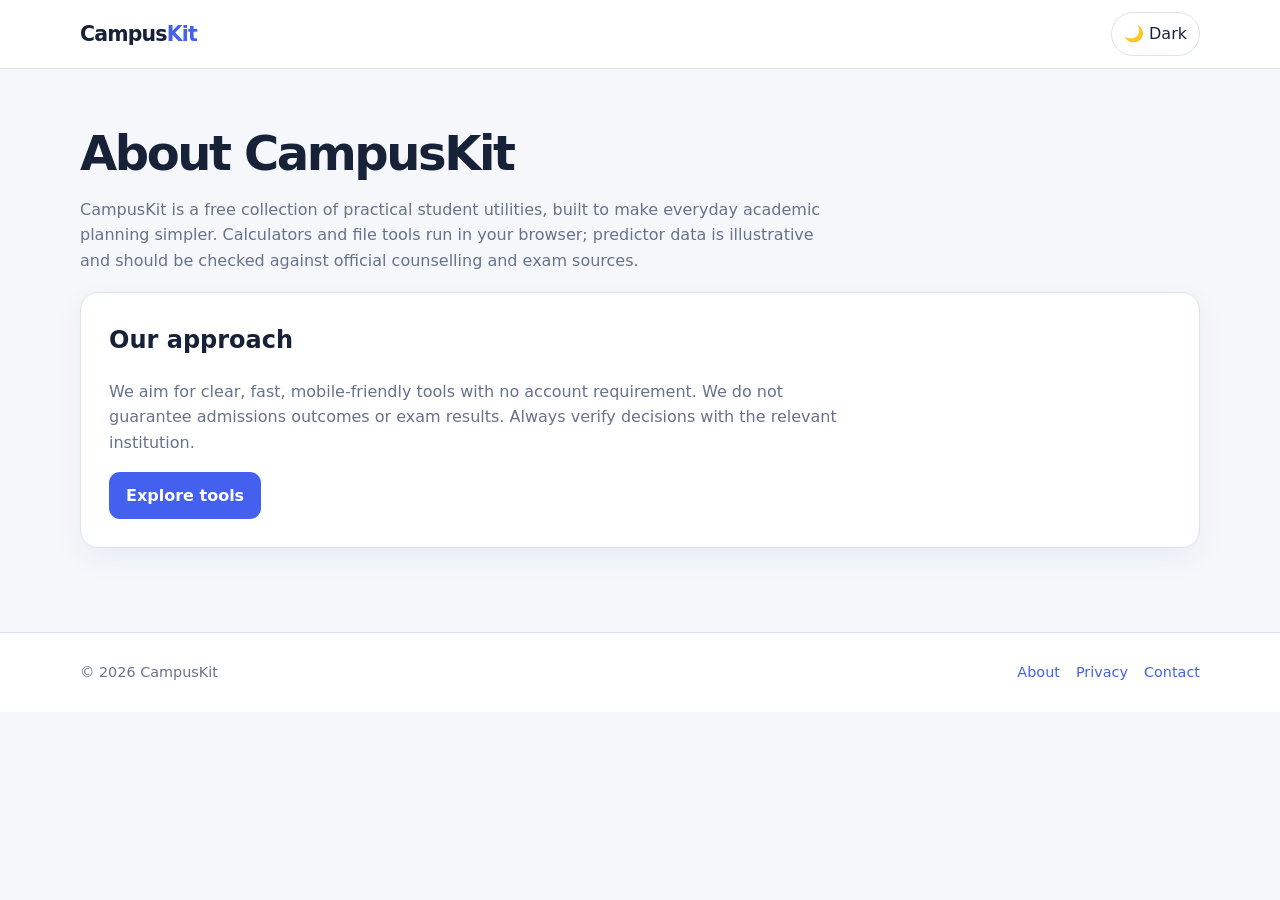
==== about.html @ 80b96882 "Initial CampusKit launch" ====
<!doctype html><html lang="en"><head><meta charset="utf-8"><meta name="viewport" content="width=device-width,initial-scale=1"><title>About CampusKit</title><link rel="stylesheet" href="css/style.css"><script defer src="js/main.js"></script></head><body><header class="site-header"><div class="container nav"><a class="brand" href="index.html">Campus<span>Kit</span></a><button class="theme-toggle" data-theme-toggle>🌙 Dark</button></div></header><main class="container page-hero"><h1>About CampusKit</h1><p>CampusKit is a free collection of practical student utilities, built to make everyday academic planning simpler. Calculators and file tools run in your browser; predictor data is illustrative and should be checked against official counselling and exam sources.</p><div class="panel"><h2>Our approach</h2><p>We aim for clear, fast, mobile-friendly tools with no account requirement. We do not guarantee admissions outcomes or exam results. Always verify decisions with the relevant institution.</p><a class="button" href="index.html">Explore tools</a></div></main><footer class="site-footer"><div class="container footer-inner"><span>© <span data-year></span> CampusKit</span><div class="footer-links"><a href="about.html">About</a><a href="privacy.html">Privacy</a><a href="contact.html">Contact</a></div></div></footer></body></html>
---- css/style.css ----
:root{color-scheme:light;--bg:#f5f7fb;--surface:#fff;--surface-2:#eef2f8;--text:#172238;--muted:#66738a;--line:#dce3ed;--brand:#4361ee;--brand-dark:#304bd0;--accent:#11a683;--shadow:0 10px 30px #1d35570d;--radius:18px}html[data-theme=dark]{color-scheme:dark;--bg:#0e1524;--surface:#172235;--surface-2:#202e43;--text:#edf3ff;--muted:#a9b6ca;--line:#304057;--brand:#8798ff;--brand-dark:#a8b4ff;--accent:#52d6b4;--shadow:0 10px 30px #0004}*{box-sizing:border-box}html{scroll-behavior:smooth}body{margin:0;background:var(--bg);color:var(--text);font:16px/1.6 Inter,ui-sans-serif,system-ui,-apple-system,"Segoe UI",sans-serif}a{color:var(--brand);text-decoration:none}a:hover{text-decoration:underline}button,input,select,textarea{font:inherit}button,.button{cursor:pointer}.container{width:min(1120px,calc(100% - 36px));margin:auto}.site-header{position:sticky;top:0;z-index:10;background:color-mix(in srgb,var(--surface) 92%,transparent);backdrop-filter:blur(14px);border-bottom:1px solid var(--line)}.nav{height:68px;display:flex;align-items:center;justify-content:space-between;gap:16px}.brand{font-size:1.28rem;font-weight:850;letter-spacing:-.04em;color:var(--text)}.brand span{color:var(--brand)}.nav-actions{display:flex;align-items:center;gap:14px}.nav-links{display:flex;gap:18px;font-size:.92rem}.theme-toggle,.menu-toggle{border:1px solid var(--line);border-radius:999px;background:var(--surface);color:var(--text);padding:8px 12px}.hero{padding:76px 0 46px;text-align:center;background:radial-gradient(ellipse at 50% -30%,#4361ee22,transparent 65%)}.eyebrow{color:var(--brand);font-weight:750;text-transform:uppercase;letter-spacing:.12em;font-size:.76rem}.hero h1{font-size:clamp(2.25rem,6vw,4.15rem);line-height:1.08;letter-spacing:-.055em;max-width:850px;margin:14px auto}.hero p{max-width:650px;color:var(--muted);margin:16px auto 26px}.search-wrap{max-width:650px;margin:auto;position:relative}.search-wrap input{width:100%;padding:17px 20px 17px 50px;border-radius:16px;border:1px solid var(--line);background:var(--surface);color:var(--text);box-shadow:var(--shadow)}.search-icon{position:absolute;left:18px;top:15px;color:var(--muted)}.section{padding:38px 0}.section-heading{display:flex;justify-content:space-between;align-items:end;gap:20px;margin-bottom:20px}.section-heading h2{margin:0;font-size:1.7rem;letter-spacing:-.03em}.section-heading p{margin:4px 0 0;color:var(--muted)}.filters{display:flex;gap:9px;overflow:auto;padding:4px 0 14px;margin-bottom:12px}.filter-btn{white-space:nowrap;border:1px solid var(--line);background:var(--surface);color:var(--muted);border-radius:999px;padding:9px 15px}.filter-btn.active{background:var(--brand);color:white;border-color:var(--brand)}.tool-grid{display:grid;grid-template-columns:repeat(auto-fit,minmax(min(100%,245px),1fr));gap:16px}.tool-card,.panel,.info-card{background:var(--surface);border:1px solid var(--line);border-radius:var(--radius);box-shadow:var(--shadow)}.tool-card{display:block;color:var(--text);padding:21px;transition:transform .18s,border-color .18s,box-shadow .18s}.tool-card:hover{transform:translateY(-4px);border-color:var(--brand);box-shadow:0 16px 36px #304bd01a;text-decoration:none}.tool-icon{width:44px;height:44px;border-radius:13px;display:grid;place-items:center;background:var(--surface-2);font-size:1.35rem}.tool-card h3{margin:15px 0 5px;font-size:1.08rem}.tool-card p{margin:0;color:var(--muted);font-size:.93rem}.category-label{display:inline-block;margin-top:15px;color:var(--brand);font-weight:700;font-size:.78rem}.ad-slot{min-height:110px;margin:24px auto;border:1px dashed var(--line);border-radius:14px;display:grid;place-items:center;color:var(--muted);font-size:.8rem;background:color-mix(in srgb,var(--surface) 55%,transparent)}.page-hero{padding:44px 0 16px}.breadcrumbs{color:var(--muted);font-size:.88rem}.page-hero h1{font-size:clamp(2rem,5vw,3rem);letter-spacing:-.05em;line-height:1.12;margin:14px 0 8px}.page-hero p{color:var(--muted);max-width:760px}.panel{padding:clamp(18px,3vw,28px);margin:18px 0}.panel h2,.panel h3{margin-top:0}.form-grid{display:grid;grid-template-columns:repeat(auto-fit,minmax(min(100%,210px),1fr));gap:16px}.field{display:flex;flex-direction:column;gap:6px}.field label{font-weight:650;font-size:.9rem}.field input,.field select,.field textarea{width:100%;border:1px solid var(--line);border-radius:11px;padding:11px 12px;background:var(--bg);color:var(--text);min-height:46px}.field textarea{min-height:100px;resize:vertical}.field input:focus,.field select:focus,.field textarea:focus,button:focus-visible,a:focus-visible{outline:3px solid color-mix(in srgb,var(--brand) 40%,transparent);outline-offset:2px}.button{display:inline-flex;align-items:center;justify-content:center;gap:8px;background:var(--brand);color:white;border:0;border-radius:11px;padding:11px 17px;font-weight:750;text-decoration:none}.button:hover{background:var(--brand-dark);text-decoration:none;color:white}.button.secondary{background:var(--surface-2);color:var(--text);border:1px solid var(--line)}.button-row{display:flex;gap:10px;flex-wrap:wrap;margin-top:16px}.result{margin-top:18px;padding:16px;border-radius:13px;background:color-mix(in srgb,var(--accent) 11%,var(--surface));border:1px solid color-mix(in srgb,var(--accent) 35%,var(--line));display:none}.result.show{display:block}.result strong{font-size:1.15rem}.result-list{display:grid;gap:10px;margin-top:14px}.result-item{padding:14px;border:1px solid var(--line);border-radius:12px;background:var(--surface)}.tabs{display:flex;gap:8px;flex-wrap:wrap;border-bottom:1px solid var(--line);margin-bottom:18px}.tab-btn{background:none;border:0;color:var(--muted);padding:11px 13px;border-bottom:2px solid transparent;font-weight:700}.tab-btn.active{color:var(--brand);border-color:var(--brand)}[hidden]{display:none!important}.notice{padding:14px 16px;background:var(--surface-2);border-radius:12px;color:var(--muted);font-size:.9rem}.faq{margin-top:38px}.faq details{border-bottom:1px solid var(--line);padding:14px 0}.faq summary{cursor:pointer;font-weight:700}.faq details p{color:var(--muted)}.site-footer{margin-top:50px;border-top:1px solid var(--line);background:var(--surface);padding:28px 0}.footer-inner{display:flex;justify-content:space-between;gap:20px;flex-wrap:wrap;color:var(--muted);font-size:.9rem}.footer-links{display:flex;gap:16px}.empty-state{color:var(--muted);padding:28px;text-align:center;grid-column:1/-1}.resume-preview{background:#fff;color:#182032;padding:30px;max-width:800px;margin:20px auto;border:1px solid #d8dee8;border-radius:8px;min-height:300px}.resume-preview h2{margin:0}.resume-preview h3{margin:18px 0 5px;border-bottom:1px solid #d8dee8}.resume-preview p{margin:4px 0}.expense-list{display:grid;gap:8px}.expense-row{display:flex;justify-content:space-between;gap:10px;padding:10px;border:1px solid var(--line);border-radius:10px}.small{font-size:.86rem;color:var(--muted)}@media(max-width:700px){.nav-links{display:none}.hero{padding-top:52px}.section-heading{display:block}.section-heading p{margin-top:6px}.container{width:min(100% - 28px,1120px)}.ad-slot{min-height:90px}.resume-preview{padding:20px}}
@media print{body *{visibility:hidden!important}#resume-preview,#resume-preview *{visibility:visible!important}#resume-preview{position:absolute;left:0;top:0;width:100%;max-width:none;min-height:0;margin:0;padding:0;border:0;border-radius:0;box-shadow:none}}
.stats-grid{display:grid;grid-template-columns:repeat(auto-fit,minmax(160px,1fr));gap:12px;margin:18px 0}.stat-card{background:var(--surface);border:1px solid var(--line);border-radius:14px;padding:15px;box-shadow:var(--shadow)}.stat-card span{display:block;color:var(--muted);font-size:.78rem;font-weight:700;text-transform:uppercase;letter-spacing:.05em}.stat-card strong{display:block;font-size:1.35rem;margin-top:4px;overflow-wrap:anywhere}.predictor-form{margin-top:18px}.choice-fieldset{border:1px solid var(--line);border-radius:12px;padding:14px;margin:18px 0 10px}.choice-fieldset legend{font-weight:750;padding:0 7px}.choice-chips{display:flex;gap:8px;flex-wrap:wrap}.choice-chips label,.inline-check{display:inline-flex;align-items:center;gap:7px;background:var(--surface-2);border:1px solid var(--line);border-radius:999px;padding:7px 11px;font-size:.88rem}.inline-check{margin:8px 0}.table-controls{display:flex;align-items:end;gap:12px;flex-wrap:wrap;margin:14px 0}.search-field,.sort-field{display:flex;flex-direction:column;gap:5px;color:var(--muted);font-size:.82rem;font-weight:700}.search-field{flex:1;min-width:min(100%,230px)}.search-field input,.sort-field select{min-height:42px;border:1px solid var(--line);background:var(--bg);color:var(--text);border-radius:9px;padding:8px 10px}.chance-filters{display:flex;gap:5px;flex-wrap:wrap}.chance-filters .filter-btn{padding:7px 10px;font-size:.84rem}.table-wrap{width:100%;overflow:auto;border:1px solid var(--line);border-radius:12px}.data-table{border-collapse:collapse;width:100%;min-width:900px;background:var(--surface);font-size:.9rem}.data-table th,.data-table td{text-align:left;padding:12px 11px;border-bottom:1px solid var(--line);vertical-align:top}.data-table th{background:var(--surface-2);position:sticky;top:0;z-index:1;color:var(--muted);font-size:.76rem;text-transform:uppercase;letter-spacing:.04em}.data-table tr:last-child td{border-bottom:0}.data-table td strong{display:block}.chance-badge{display:inline-block;border-radius:999px;padding:4px 9px;font-weight:800;font-size:.76rem;white-space:nowrap}.chance-safe{background:#11a68322;color:#087558}.chance-moderate{background:#e7a90024;color:#956400}.chance-ambitious{background:#ed745222;color:#b4452a}.chance-reference{background:var(--surface-2);color:var(--muted)}html[data-theme=dark] .chance-safe{color:#72e0bd}html[data-theme=dark] .chance-moderate{color:#ffd56e}html[data-theme=dark] .chance-ambitious{color:#ffa28b}.trend{font-size:.82rem;font-weight:750;white-space:nowrap}.trend-better{color:var(--accent)}.trend-worse{color:#dc7656}.trend-na{color:var(--muted)}.save-choice{background:transparent;border:1px solid var(--line);border-radius:9px;color:var(--text);padding:5px 8px}.save-choice.saved{color:#e3a900;border-color:#e3a900}.choice-drawer summary{cursor:pointer;font-weight:800;font-size:1.1rem}.choice-drawer summary span{float:right;color:var(--muted);font-size:.85rem;font-weight:600}.choice-item{display:grid;grid-template-columns:38px 1fr auto;align-items:center;gap:10px;padding:11px 2px;border-bottom:1px solid var(--line)}.choice-item:last-child{border-bottom:0}.choice-actions{display:flex;gap:5px}.choice-actions button{border:1px solid var(--line);border-radius:8px;background:var(--surface-2);color:var(--text);padding:5px 8px}.choice-index{color:var(--muted);font-weight:800}.data-source-note{margin:10px 0;color:var(--muted);font-size:.85rem}.campuskit-print-choices .site-header,.campuskit-print-choices main>*:not(#jee-choice-drawer):not(#neet-choice-drawer):not(#kcet-choice-drawer),.campuskit-print-choices .site-footer{display:none!important}.campuskit-print-choices .choice-drawer{display:block!important;position:absolute;inset:0;border:0;box-shadow:none}.campuskit-print-choices .choice-drawer summary,.campuskit-print-choices .choice-drawer .button-row{display:none}.campuskit-print-choices .choice-item{break-inside:avoid}@media(max-width:700px){.table-controls{align-items:stretch}.chance-filters{overflow:auto;flex-wrap:nowrap}.chance-filters .filter-btn{white-space:nowrap}.sort-field{width:100%}.stats-grid{grid-template-columns:repeat(2,minmax(0,1fr))}.choice-drawer summary span{float:none;display:block;margin-top:5px}.choice-item{grid-template-columns:28px 1fr auto;font-size:.9rem}}@media print{.campuskit-print-choices body{background:#fff;color:#111}.campuskit-print-choices .choice-drawer{color:#111}.campuskit-print-choices .choice-item{border-color:#bbb}}
@media print{body:not(.resume-page):not(.campuskit-print-choices) *{visibility:visible!important}.campuskit-print-choices *{visibility:visible!important}}
.predictor-2027-badge{display:inline-flex;align-items:center;justify-content:center;text-align:center;margin:14px auto 8px;padding:9px 15px;border:1px solid color-mix(in srgb,var(--brand) 35%,var(--line));border-radius:999px;background:color-mix(in srgb,var(--brand) 9%,var(--surface));color:var(--brand);font-weight:800;font-size:.88rem}.predictor-trust{display:flex;justify-content:center;gap:8px;flex-wrap:wrap;margin:8px auto 0}.predictor-trust span{padding:5px 10px;border:1px solid var(--line);border-radius:999px;color:var(--muted);font-size:.78rem;font-weight:650}.predictor-results{scroll-margin-top:84px}.college-cards{display:grid;gap:12px}.college-card{overflow:hidden;border:1px solid var(--line);border-radius:15px;background:var(--surface);box-shadow:var(--shadow)}.college-card-summary{display:flex;align-items:center;justify-content:space-between;gap:18px;padding:17px 19px;cursor:pointer;list-style:none;background:var(--surface-2)}.college-card-summary::-webkit-details-marker{display:none}.college-card-summary:after{content:"⌄";color:var(--brand);font-size:1.2rem;font-weight:800}.college-card[open]>.college-card-summary:after{content:"⌃"}.college-card-title{min-width:0;display:grid;gap:3px}.college-card-title strong{font-size:1.02rem}.college-card-title small{color:var(--muted)}.college-card-meta{display:flex;justify-content:flex-end;gap:8px;flex-wrap:wrap;color:var(--muted);font-size:.8rem;text-align:right}.college-card-meta span{padding:3px 8px;border:1px solid var(--line);border-radius:999px}.course-list{padding:0 16px}.course-row{display:grid;grid-template-columns:minmax(210px,1.5fr) minmax(100px,.45fr) minmax(190px,1fr) minmax(140px,.8fr) auto;align-items:center;gap:14px;padding:15px 3px;border-top:1px solid var(--line)}.course-main,.course-rank{display:grid;gap:4px}.course-main strong{line-height:1.35}.course-rank strong{font-size:1.05rem}.course-rank .small{font-size:.74rem}.course-probability{display:grid;gap:6px}.course-chance>div{display:flex;align-items:center;gap:7px;flex-wrap:wrap;font-size:.83rem}.course-chance>div>strong{font-size:1.02rem}.probability-track{display:block;height:8px;overflow:hidden;border-radius:999px;background:var(--surface-2)}.probability-fill{display:block;height:100%;border-radius:inherit}.probability-fill.chance-safe{background:#11a683}.probability-fill.chance-moderate{background:#e7a900}.probability-fill.chance-ambitious{background:#ed7452}.course-insights{display:grid;gap:3px;color:var(--muted);font-size:.78rem}.course-insights .trend{white-space:normal}.course-save{justify-self:end}.course-save .save-choice{white-space:nowrap;font-size:.78rem;font-weight:750}.save-choice{font-size:.84rem}@media(max-width:900px){.course-row{grid-template-columns:minmax(0,1.5fr) minmax(100px,.5fr) minmax(180px,1fr);align-items:start}.course-insights{grid-column:1/3;grid-row:2;display:flex;gap:10px;flex-wrap:wrap}.course-save{grid-column:3;grid-row:2;align-self:start}.college-card-summary{align-items:flex-start}}@media(max-width:600px){.predictor-2027-badge{border-radius:13px;font-size:.8rem}.college-card-summary{display:grid;gap:9px;padding:14px}.college-card-summary:after{position:absolute;right:26px}.college-card{position:relative}.college-card-meta{justify-content:flex-start;text-align:left}.course-list{padding:0 12px}.course-row{grid-template-columns:minmax(0,1fr) auto;gap:10px;padding:13px 0}.course-main{grid-column:1/3}.course-rank{grid-column:1;grid-row:2}.course-probability{grid-column:1/3;grid-row:3}.course-insights{grid-column:1/2;grid-row:4;display:grid}.course-save{grid-column:2;grid-row:4;align-self:center}.course-chance>div{gap:5px}}

.button:disabled{opacity:.55;cursor:not-allowed}.college-card-summary:after{top:14px}
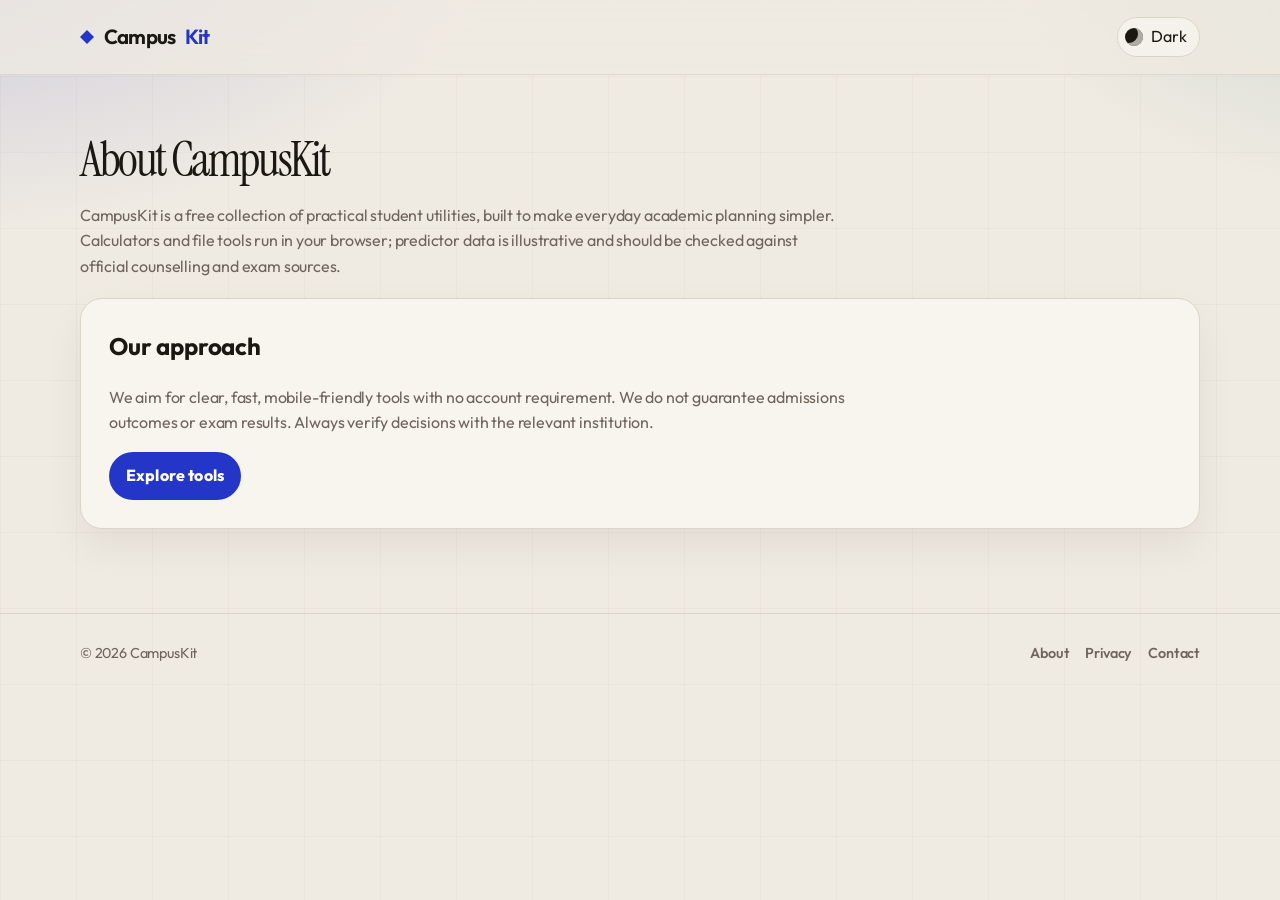
==== commit c081daee: "Updated UI" ====
--- a/about.html
+++ b/about.html
@@ -1 +1,8 @@
-<!doctype html><html lang="en"><head><meta charset="utf-8"><meta name="viewport" content="width=device-width,initial-scale=1"><title>About CampusKit</title><link rel="stylesheet" href="css/style.css"><script defer src="js/main.js"></script></head><body><header class="site-header"><div class="container nav"><a class="brand" href="index.html">Campus<span>Kit</span></a><button class="theme-toggle" data-theme-toggle>🌙 Dark</button></div></header><main class="container page-hero"><h1>About CampusKit</h1><p>CampusKit is a free collection of practical student utilities, built to make everyday academic planning simpler. Calculators and file tools run in your browser; predictor data is illustrative and should be checked against official counselling and exam sources.</p><div class="panel"><h2>Our approach</h2><p>We aim for clear, fast, mobile-friendly tools with no account requirement. We do not guarantee admissions outcomes or exam results. Always verify decisions with the relevant institution.</p><a class="button" href="index.html">Explore tools</a></div></main><footer class="site-footer"><div class="container footer-inner"><span>© <span data-year></span> CampusKit</span><div class="footer-links"><a href="about.html">About</a><a href="privacy.html">Privacy</a><a href="contact.html">Contact</a></div></div></footer></body></html>
+<!doctype html><html lang="en"><head><meta charset="utf-8"><meta name="viewport" content="width=device-width,initial-scale=1"><title>About CampusKit</title><link rel="stylesheet" href="css/style.css"><link rel="stylesheet" href="css/atmosphere.css"><script defer src="js/main.js"></script>
+<script async src="https://www.googletagmanager.com/gtm.js?id=GTM-5PMVJVWL"></script>
+<script>
+  window.dataLayer = window.dataLayer || [];
+  function gtag(){dataLayer.push(arguments);}
+  gtag('js', new Date());
+</script>
+</head><body><header class="site-header"><div class="container nav"><a class="brand" href="index.html">Campus<span>Kit</span></a><button class="theme-toggle" data-theme-toggle>🌙 Dark</button></div></header><main class="container page-hero"><h1>About CampusKit</h1><p>CampusKit is a free collection of practical student utilities, built to make everyday academic planning simpler. Calculators and file tools run in your browser; predictor data is illustrative and should be checked against official counselling and exam sources.</p><div class="panel"><h2>Our approach</h2><p>We aim for clear, fast, mobile-friendly tools with no account requirement. We do not guarantee admissions outcomes or exam results. Always verify decisions with the relevant institution.</p><a class="button" href="index.html">Explore tools</a></div></main><footer class="site-footer"><div class="container footer-inner"><span>© <span data-year></span> CampusKit</span><div class="footer-links"><a href="about.html">About</a><a href="privacy.html">Privacy</a><a href="contact.html">Contact</a></div></div></footer></body></html>
--- a/css/style.css
+++ b/css/style.css
@@ -1,7 +1,15 @@
 :root{color-scheme:light;--bg:#f5f7fb;--surface:#fff;--surface-2:#eef2f8;--text:#172238;--muted:#66738a;--line:#dce3ed;--brand:#4361ee;--brand-dark:#304bd0;--accent:#11a683;--shadow:0 10px 30px #1d35570d;--radius:18px}html[data-theme=dark]{color-scheme:dark;--bg:#0e1524;--surface:#172235;--surface-2:#202e43;--text:#edf3ff;--muted:#a9b6ca;--line:#304057;--brand:#8798ff;--brand-dark:#a8b4ff;--accent:#52d6b4;--shadow:0 10px 30px #0004}*{box-sizing:border-box}html{scroll-behavior:smooth}body{margin:0;background:var(--bg);color:var(--text);font:16px/1.6 Inter,ui-sans-serif,system-ui,-apple-system,"Segoe UI",sans-serif}a{color:var(--brand);text-decoration:none}a:hover{text-decoration:underline}button,input,select,textarea{font:inherit}button,.button{cursor:pointer}.container{width:min(1120px,calc(100% - 36px));margin:auto}.site-header{position:sticky;top:0;z-index:10;background:color-mix(in srgb,var(--surface) 92%,transparent);backdrop-filter:blur(14px);border-bottom:1px solid var(--line)}.nav{height:68px;display:flex;align-items:center;justify-content:space-between;gap:16px}.brand{font-size:1.28rem;font-weight:850;letter-spacing:-.04em;color:var(--text)}.brand span{color:var(--brand)}.nav-actions{display:flex;align-items:center;gap:14px}.nav-links{display:flex;gap:18px;font-size:.92rem}.theme-toggle,.menu-toggle{border:1px solid var(--line);border-radius:999px;background:var(--surface);color:var(--text);padding:8px 12px}.hero{padding:76px 0 46px;text-align:center;background:radial-gradient(ellipse at 50% -30%,#4361ee22,transparent 65%)}.eyebrow{color:var(--brand);font-weight:750;text-transform:uppercase;letter-spacing:.12em;font-size:.76rem}.hero h1{font-size:clamp(2.25rem,6vw,4.15rem);line-height:1.08;letter-spacing:-.055em;max-width:850px;margin:14px auto}.hero p{max-width:650px;color:var(--muted);margin:16px auto 26px}.search-wrap{max-width:650px;margin:auto;position:relative}.search-wrap input{width:100%;padding:17px 20px 17px 50px;border-radius:16px;border:1px solid var(--line);background:var(--surface);color:var(--text);box-shadow:var(--shadow)}.search-icon{position:absolute;left:18px;top:15px;color:var(--muted)}.section{padding:38px 0}.section-heading{display:flex;justify-content:space-between;align-items:end;gap:20px;margin-bottom:20px}.section-heading h2{margin:0;font-size:1.7rem;letter-spacing:-.03em}.section-heading p{margin:4px 0 0;color:var(--muted)}.filters{display:flex;gap:9px;overflow:auto;padding:4px 0 14px;margin-bottom:12px}.filter-btn{white-space:nowrap;border:1px solid var(--line);background:var(--surface);color:var(--muted);border-radius:999px;padding:9px 15px}.filter-btn.active{background:var(--brand);color:white;border-color:var(--brand)}.tool-grid{display:grid;grid-template-columns:repeat(auto-fit,minmax(min(100%,245px),1fr));gap:16px}.tool-card,.panel,.info-card{background:var(--surface);border:1px solid var(--line);border-radius:var(--radius);box-shadow:var(--shadow)}.tool-card{display:block;color:var(--text);padding:21px;transition:transform .18s,border-color .18s,box-shadow .18s}.tool-card:hover{transform:translateY(-4px);border-color:var(--brand);box-shadow:0 16px 36px #304bd01a;text-decoration:none}.tool-icon{width:44px;height:44px;border-radius:13px;display:grid;place-items:center;background:var(--surface-2);font-size:1.35rem}.tool-card h3{margin:15px 0 5px;font-size:1.08rem}.tool-card p{margin:0;color:var(--muted);font-size:.93rem}.category-label{display:inline-block;margin-top:15px;color:var(--brand);font-weight:700;font-size:.78rem}.ad-slot{min-height:110px;margin:24px auto;border:1px dashed var(--line);border-radius:14px;display:grid;place-items:center;color:var(--muted);font-size:.8rem;background:color-mix(in srgb,var(--surface) 55%,transparent)}.page-hero{padding:44px 0 16px}.breadcrumbs{color:var(--muted);font-size:.88rem}.page-hero h1{font-size:clamp(2rem,5vw,3rem);letter-spacing:-.05em;line-height:1.12;margin:14px 0 8px}.page-hero p{color:var(--muted);max-width:760px}.panel{padding:clamp(18px,3vw,28px);margin:18px 0}.panel h2,.panel h3{margin-top:0}.form-grid{display:grid;grid-template-columns:repeat(auto-fit,minmax(min(100%,210px),1fr));gap:16px}.field{display:flex;flex-direction:column;gap:6px}.field label{font-weight:650;font-size:.9rem}.field input,.field select,.field textarea{width:100%;border:1px solid var(--line);border-radius:11px;padding:11px 12px;background:var(--bg);color:var(--text);min-height:46px}.field textarea{min-height:100px;resize:vertical}.field input:focus,.field select:focus,.field textarea:focus,button:focus-visible,a:focus-visible{outline:3px solid color-mix(in srgb,var(--brand) 40%,transparent);outline-offset:2px}.button{display:inline-flex;align-items:center;justify-content:center;gap:8px;background:var(--brand);color:white;border:0;border-radius:11px;padding:11px 17px;font-weight:750;text-decoration:none}.button:hover{background:var(--brand-dark);text-decoration:none;color:white}.button.secondary{background:var(--surface-2);color:var(--text);border:1px solid var(--line)}.button-row{display:flex;gap:10px;flex-wrap:wrap;margin-top:16px}.result{margin-top:18px;padding:16px;border-radius:13px;background:color-mix(in srgb,var(--accent) 11%,var(--surface));border:1px solid color-mix(in srgb,var(--accent) 35%,var(--line));display:none}.result.show{display:block}.result strong{font-size:1.15rem}.result-list{display:grid;gap:10px;margin-top:14px}.result-item{padding:14px;border:1px solid var(--line);border-radius:12px;background:var(--surface)}.tabs{display:flex;gap:8px;flex-wrap:wrap;border-bottom:1px solid var(--line);margin-bottom:18px}.tab-btn{background:none;border:0;color:var(--muted);padding:11px 13px;border-bottom:2px solid transparent;font-weight:700}.tab-btn.active{color:var(--brand);border-color:var(--brand)}[hidden]{display:none!important}.notice{padding:14px 16px;background:var(--surface-2);border-radius:12px;color:var(--muted);font-size:.9rem}.faq{margin-top:38px}.faq details{border-bottom:1px solid var(--line);padding:14px 0}.faq summary{cursor:pointer;font-weight:700}.faq details p{color:var(--muted)}.site-footer{margin-top:50px;border-top:1px solid var(--line);background:var(--surface);padding:28px 0}.footer-inner{display:flex;justify-content:space-between;gap:20px;flex-wrap:wrap;color:var(--muted);font-size:.9rem}.footer-links{display:flex;gap:16px}.empty-state{color:var(--muted);padding:28px;text-align:center;grid-column:1/-1}.resume-preview{background:#fff;color:#182032;padding:30px;max-width:800px;margin:20px auto;border:1px solid #d8dee8;border-radius:8px;min-height:300px}.resume-preview h2{margin:0}.resume-preview h3{margin:18px 0 5px;border-bottom:1px solid #d8dee8}.resume-preview p{margin:4px 0}.expense-list{display:grid;gap:8px}.expense-row{display:flex;justify-content:space-between;gap:10px;padding:10px;border:1px solid var(--line);border-radius:10px}.small{font-size:.86rem;color:var(--muted)}@media(max-width:700px){.nav-links{display:none}.hero{padding-top:52px}.section-heading{display:block}.section-heading p{margin-top:6px}.container{width:min(100% - 28px,1120px)}.ad-slot{min-height:90px}.resume-preview{padding:20px}}
 @media print{body *{visibility:hidden!important}#resume-preview,#resume-preview *{visibility:visible!important}#resume-preview{position:absolute;left:0;top:0;width:100%;max-width:none;min-height:0;margin:0;padding:0;border:0;border-radius:0;box-shadow:none}}
-.stats-grid{display:grid;grid-template-columns:repeat(auto-fit,minmax(160px,1fr));gap:12px;margin:18px 0}.stat-card{background:var(--surface);border:1px solid var(--line);border-radius:14px;padding:15px;box-shadow:var(--shadow)}.stat-card span{display:block;color:var(--muted);font-size:.78rem;font-weight:700;text-transform:uppercase;letter-spacing:.05em}.stat-card strong{display:block;font-size:1.35rem;margin-top:4px;overflow-wrap:anywhere}.predictor-form{margin-top:18px}.choice-fieldset{border:1px solid var(--line);border-radius:12px;padding:14px;margin:18px 0 10px}.choice-fieldset legend{font-weight:750;padding:0 7px}.choice-chips{display:flex;gap:8px;flex-wrap:wrap}.choice-chips label,.inline-check{display:inline-flex;align-items:center;gap:7px;background:var(--surface-2);border:1px solid var(--line);border-radius:999px;padding:7px 11px;font-size:.88rem}.inline-check{margin:8px 0}.table-controls{display:flex;align-items:end;gap:12px;flex-wrap:wrap;margin:14px 0}.search-field,.sort-field{display:flex;flex-direction:column;gap:5px;color:var(--muted);font-size:.82rem;font-weight:700}.search-field{flex:1;min-width:min(100%,230px)}.search-field input,.sort-field select{min-height:42px;border:1px solid var(--line);background:var(--bg);color:var(--text);border-radius:9px;padding:8px 10px}.chance-filters{display:flex;gap:5px;flex-wrap:wrap}.chance-filters .filter-btn{padding:7px 10px;font-size:.84rem}.table-wrap{width:100%;overflow:auto;border:1px solid var(--line);border-radius:12px}.data-table{border-collapse:collapse;width:100%;min-width:900px;background:var(--surface);font-size:.9rem}.data-table th,.data-table td{text-align:left;padding:12px 11px;border-bottom:1px solid var(--line);vertical-align:top}.data-table th{background:var(--surface-2);position:sticky;top:0;z-index:1;color:var(--muted);font-size:.76rem;text-transform:uppercase;letter-spacing:.04em}.data-table tr:last-child td{border-bottom:0}.data-table td strong{display:block}.chance-badge{display:inline-block;border-radius:999px;padding:4px 9px;font-weight:800;font-size:.76rem;white-space:nowrap}.chance-safe{background:#11a68322;color:#087558}.chance-moderate{background:#e7a90024;color:#956400}.chance-ambitious{background:#ed745222;color:#b4452a}.chance-reference{background:var(--surface-2);color:var(--muted)}html[data-theme=dark] .chance-safe{color:#72e0bd}html[data-theme=dark] .chance-moderate{color:#ffd56e}html[data-theme=dark] .chance-ambitious{color:#ffa28b}.trend{font-size:.82rem;font-weight:750;white-space:nowrap}.trend-better{color:var(--accent)}.trend-worse{color:#dc7656}.trend-na{color:var(--muted)}.save-choice{background:transparent;border:1px solid var(--line);border-radius:9px;color:var(--text);padding:5px 8px}.save-choice.saved{color:#e3a900;border-color:#e3a900}.choice-drawer summary{cursor:pointer;font-weight:800;font-size:1.1rem}.choice-drawer summary span{float:right;color:var(--muted);font-size:.85rem;font-weight:600}.choice-item{display:grid;grid-template-columns:38px 1fr auto;align-items:center;gap:10px;padding:11px 2px;border-bottom:1px solid var(--line)}.choice-item:last-child{border-bottom:0}.choice-actions{display:flex;gap:5px}.choice-actions button{border:1px solid var(--line);border-radius:8px;background:var(--surface-2);color:var(--text);padding:5px 8px}.choice-index{color:var(--muted);font-weight:800}.data-source-note{margin:10px 0;color:var(--muted);font-size:.85rem}.campuskit-print-choices .site-header,.campuskit-print-choices main>*:not(#jee-choice-drawer):not(#neet-choice-drawer):not(#kcet-choice-drawer),.campuskit-print-choices .site-footer{display:none!important}.campuskit-print-choices .choice-drawer{display:block!important;position:absolute;inset:0;border:0;box-shadow:none}.campuskit-print-choices .choice-drawer summary,.campuskit-print-choices .choice-drawer .button-row{display:none}.campuskit-print-choices .choice-item{break-inside:avoid}@media(max-width:700px){.table-controls{align-items:stretch}.chance-filters{overflow:auto;flex-wrap:nowrap}.chance-filters .filter-btn{white-space:nowrap}.sort-field{width:100%}.stats-grid{grid-template-columns:repeat(2,minmax(0,1fr))}.choice-drawer summary span{float:none;display:block;margin-top:5px}.choice-item{grid-template-columns:28px 1fr auto;font-size:.9rem}}@media print{.campuskit-print-choices body{background:#fff;color:#111}.campuskit-print-choices .choice-drawer{color:#111}.campuskit-print-choices .choice-item{border-color:#bbb}}
+.stats-grid{display:grid;grid-template-columns:repeat(auto-fit,minmax(160px,1fr));gap:12px;margin:18px 0}.stat-card{background:var(--surface);border:1px solid var(--line);border-radius:14px;padding:15px;box-shadow:var(--shadow)}.stat-card span{display:block;color:var(--muted);font-size:.78rem;font-weight:700;text-transform:uppercase;letter-spacing:.05em}.stat-card strong{display:block;font-size:1.35rem;margin-top:4px;overflow-wrap:anywhere}.predictor-form{margin-top:18px}.choice-fieldset{border:1px solid var(--line);border-radius:12px;padding:14px;margin:18px 0 10px}.choice-fieldset legend{font-weight:750;padding:0 7px}.choice-chips{display:flex;gap:8px;flex-wrap:wrap}.choice-chips label,.inline-check{display:inline-flex;align-items:center;gap:7px;background:var(--surface-2);border:1px solid var(--line);border-radius:999px;padding:7px 11px;font-size:.88rem}.inline-check{margin:8px 0}.table-controls{display:flex;align-items:end;gap:12px;flex-wrap:wrap;margin:14px 0}.search-field{display:flex;flex-direction:column;gap:5px;color:var(--muted);font-size:.82rem;font-weight:700}.search-field{flex:1;min-width:min(100%,230px)}.search-field input{min-height:42px;border:1px solid var(--line);background:var(--bg);color:var(--text);border-radius:9px;padding:8px 10px}.chance-filters{display:flex;gap:5px;flex-wrap:wrap}.chance-filters .filter-btn{padding:7px 10px;font-size:.84rem}.table-wrap{width:100%;overflow:auto;border:1px solid var(--line);border-radius:12px}.data-table{border-collapse:collapse;width:100%;min-width:900px;background:var(--surface);font-size:.9rem}.data-table th,.data-table td{text-align:left;padding:12px 11px;border-bottom:1px solid var(--line);vertical-align:top}.data-table th{background:var(--surface-2);position:sticky;top:0;z-index:1;color:var(--muted);font-size:.76rem;text-transform:uppercase;letter-spacing:.04em}.data-table tr:last-child td{border-bottom:0}.data-table td strong{display:block}.chance-badge{display:inline-block;border-radius:999px;padding:4px 9px;font-weight:800;font-size:.76rem;white-space:nowrap}.chance-safe{background:#11a68322;color:#087558}.chance-moderate{background:#e7a90024;color:#956400}.chance-ambitious{background:#ed745222;color:#b4452a}.chance-reference{background:var(--surface-2);color:var(--muted)}html[data-theme=dark] .chance-safe{color:#72e0bd}html[data-theme=dark] .chance-moderate{color:#ffd56e}html[data-theme=dark] .chance-ambitious{color:#ffa28b}.trend{font-size:.82rem;font-weight:750;white-space:nowrap}.trend-better{color:var(--accent)}.trend-worse{color:#dc7656}.trend-na{color:var(--muted)}.save-choice{background:transparent;border:1px solid var(--line);border-radius:9px;color:var(--text);padding:5px 8px}.save-choice.saved{color:#e3a900;border-color:#e3a900}.choice-drawer summary{cursor:pointer;font-weight:800;font-size:1.1rem}.choice-drawer summary span{float:right;color:var(--muted);font-size:.85rem;font-weight:600}.choice-item{display:grid;grid-template-columns:38px 1fr auto;align-items:center;gap:10px;padding:11px 2px;border-bottom:1px solid var(--line)}.choice-item:last-child{border-bottom:0}.choice-actions{display:flex;gap:5px}.choice-actions button{border:1px solid var(--line);border-radius:8px;background:var(--surface-2);color:var(--text);padding:5px 8px}.choice-index{color:var(--muted);font-weight:800}.data-source-note{margin:10px 0;color:var(--muted);font-size:.85rem}.campuskit-print-choices .site-header,.campuskit-print-choices main>*:not(#jee-choice-drawer):not(#neet-choice-drawer):not(#kcet-choice-drawer),.campuskit-print-choices .site-footer{display:none!important}.campuskit-print-choices .choice-drawer{display:block!important;position:absolute;inset:0;border:0;box-shadow:none}.campuskit-print-choices .choice-drawer summary,.campuskit-print-choices .choice-drawer .button-row{display:none}.campuskit-print-choices .choice-item{break-inside:avoid}@media(max-width:700px){.table-controls{align-items:stretch}.chance-filters{overflow:auto;flex-wrap:nowrap}.chance-filters .filter-btn{white-space:nowrap}.stats-grid{grid-template-columns:repeat(2,minmax(0,1fr))}.choice-drawer summary span{float:none;display:block;margin-top:5px}.choice-item{grid-template-columns:28px 1fr auto;font-size:.9rem}}@media print{.campuskit-print-choices body{background:#fff;color:#111}.campuskit-print-choices .choice-drawer{color:#111}.campuskit-print-choices .choice-item{border-color:#bbb}}
 @media print{body:not(.resume-page):not(.campuskit-print-choices) *{visibility:visible!important}.campuskit-print-choices *{visibility:visible!important}}
 .predictor-2027-badge{display:inline-flex;align-items:center;justify-content:center;text-align:center;margin:14px auto 8px;padding:9px 15px;border:1px solid color-mix(in srgb,var(--brand) 35%,var(--line));border-radius:999px;background:color-mix(in srgb,var(--brand) 9%,var(--surface));color:var(--brand);font-weight:800;font-size:.88rem}.predictor-trust{display:flex;justify-content:center;gap:8px;flex-wrap:wrap;margin:8px auto 0}.predictor-trust span{padding:5px 10px;border:1px solid var(--line);border-radius:999px;color:var(--muted);font-size:.78rem;font-weight:650}.predictor-results{scroll-margin-top:84px}.college-cards{display:grid;gap:12px}.college-card{overflow:hidden;border:1px solid var(--line);border-radius:15px;background:var(--surface);box-shadow:var(--shadow)}.college-card-summary{display:flex;align-items:center;justify-content:space-between;gap:18px;padding:17px 19px;cursor:pointer;list-style:none;background:var(--surface-2)}.college-card-summary::-webkit-details-marker{display:none}.college-card-summary:after{content:"⌄";color:var(--brand);font-size:1.2rem;font-weight:800}.college-card[open]>.college-card-summary:after{content:"⌃"}.college-card-title{min-width:0;display:grid;gap:3px}.college-card-title strong{font-size:1.02rem}.college-card-title small{color:var(--muted)}.college-card-meta{display:flex;justify-content:flex-end;gap:8px;flex-wrap:wrap;color:var(--muted);font-size:.8rem;text-align:right}.college-card-meta span{padding:3px 8px;border:1px solid var(--line);border-radius:999px}.course-list{padding:0 16px}.course-row{display:grid;grid-template-columns:minmax(210px,1.5fr) minmax(100px,.45fr) minmax(190px,1fr) minmax(140px,.8fr) auto;align-items:center;gap:14px;padding:15px 3px;border-top:1px solid var(--line)}.course-main,.course-rank{display:grid;gap:4px}.course-main strong{line-height:1.35}.course-rank strong{font-size:1.05rem}.course-rank .small{font-size:.74rem}.course-probability{display:grid;gap:6px}.course-chance>div{display:flex;align-items:center;gap:7px;flex-wrap:wrap;font-size:.83rem}.course-chance>div>strong{font-size:1.02rem}.probability-track{display:block;height:8px;overflow:hidden;border-radius:999px;background:var(--surface-2)}.probability-fill{display:block;height:100%;border-radius:inherit}.probability-fill.chance-safe{background:#11a683}.probability-fill.chance-moderate{background:#e7a900}.probability-fill.chance-ambitious{background:#ed7452}.course-insights{display:grid;gap:3px;color:var(--muted);font-size:.78rem}.course-insights .trend{white-space:normal}.course-save{justify-self:end}.course-save .save-choice{white-space:nowrap;font-size:.78rem;font-weight:750}.save-choice{font-size:.84rem}@media(max-width:900px){.course-row{grid-template-columns:minmax(0,1.5fr) minmax(100px,.5fr) minmax(180px,1fr);align-items:start}.course-insights{grid-column:1/3;grid-row:2;display:flex;gap:10px;flex-wrap:wrap}.course-save{grid-column:3;grid-row:2;align-self:start}.college-card-summary{align-items:flex-start}}@media(max-width:600px){.predictor-2027-badge{border-radius:13px;font-size:.8rem}.college-card-summary{display:grid;gap:9px;padding:14px}.college-card-summary:after{position:absolute;right:26px}.college-card{position:relative}.college-card-meta{justify-content:flex-start;text-align:left}.course-list{padding:0 12px}.course-row{grid-template-columns:minmax(0,1fr) auto;gap:10px;padding:13px 0}.course-main{grid-column:1/3}.course-rank{grid-column:1;grid-row:2}.course-probability{grid-column:1/3;grid-row:3}.course-insights{grid-column:1/2;grid-row:4;display:grid}.course-save{grid-column:2;grid-row:4;align-self:center}.course-chance>div{gap:5px}}
 
 .button:disabled{opacity:.55;cursor:not-allowed}.college-card-summary:after{top:14px}
+.neet-college-summary{display:flex;flex-wrap:wrap;align-items:flex-start;gap:6px;margin-top:8px;text-align:left}.neet-college-metric{display:flex;align-items:center;gap:5px;flex-wrap:wrap;padding:5px 8px;border:1px solid var(--line);border-radius:9px;background:var(--surface);color:var(--muted);font-size:.76rem;line-height:1.35}.neet-college-metric>strong{color:var(--text);font-size:.75rem}.neet-fee-options{display:flex;flex-wrap:wrap;gap:4px}.neet-fee-options>span{display:inline-flex;align-items:center;gap:3px;padding:2px 6px;border-radius:999px;background:var(--surface-2);white-space:nowrap}.neet-fee-options>span>strong{color:var(--text)}.neet-nirf-badge{background:color-mix(in srgb,var(--brand) 10%,var(--surface));border-color:color-mix(in srgb,var(--brand) 35%,var(--line));color:var(--brand);font-weight:750}.neet-data-attribution{flex-basis:100%;color:var(--muted);font-size:.7rem;line-height:1.4}
+.sort-field{display:flex;flex-direction:column;gap:5px;min-width:190px;color:var(--muted);font-size:.82rem;font-weight:700}.sort-field select{min-height:42px;border:1px solid var(--line);border-radius:9px;padding:8px 10px;background:var(--bg);color:var(--text)}
+.college-card-meta .placement-peak{max-width:330px;background:color-mix(in srgb,var(--brand) 8%,var(--surface));border-color:color-mix(in srgb,var(--brand) 30%,var(--line));color:var(--brand);font-weight:800;white-space:normal}
+.course-package{display:grid;gap:4px}.course-package strong{font-size:.88rem;line-height:1.35;color:var(--text)}
+.course-row.engineering-course-row{grid-template-columns:minmax(210px,1.4fr) minmax(100px,.45fr) minmax(130px,.7fr) minmax(190px,1fr) minmax(120px,.65fr) auto}
+@media(max-width:900px){.course-row.engineering-course-row{grid-template-columns:minmax(0,1.5fr) minmax(92px,.5fr) minmax(120px,.65fr) minmax(180px,1fr) auto}.engineering-course-row .course-insights{grid-column:1/5;grid-row:2;display:flex;gap:10px;flex-wrap:wrap}.engineering-course-row .course-save{grid-column:5;grid-row:2;align-self:start}}
+@media(max-width:600px){.sort-field{min-width:0;width:100%}.course-row.engineering-course-row{grid-template-columns:minmax(0,1fr) auto}.engineering-course-row .course-main{grid-column:1/3}.engineering-course-row .course-rank{grid-column:1;grid-row:2}.engineering-course-row .course-package{grid-column:2;grid-row:2}.engineering-course-row .course-probability{grid-column:1/3;grid-row:3}.engineering-course-row .course-insights{grid-column:1/2;grid-row:4;display:grid}.engineering-course-row .course-save{grid-column:2;grid-row:4;align-self:center}}
+main[data-predictor="neet"] .neet-sort-field{flex:0 1 205px}main[data-predictor="neet"] .neet-fee-field{flex:0 1 220px}main[data-predictor="neet"] .neet-sort-field select,main[data-predictor="neet"] .neet-fee-field input{min-height:42px;border:1px solid var(--line);background:var(--bg);color:var(--text);border-radius:9px;padding:8px 10px}.neet-bond-badge{font-weight:750}.neet-no-bond{background:#11a68318;border-color:#11a68366;color:#087558}.neet-bond-applies{background:#e7a90020;border-color:#e7a90066;color:#956400}html[data-theme=dark] .neet-no-bond{color:#72e0bd}html[data-theme=dark] .neet-bond-applies{color:#ffd56e}
--- a/css/atmosphere.css
+++ b/css/atmosphere.css
@@ -0,0 +1,719 @@
+@import url("https://fonts.googleapis.com/css2?family=Instrument+Serif:ital@0;1&family=Outfit:wght@300;400;500;600;700&display=swap");
+
+:root {
+  --bg: #efeae2;
+  --surface: #f8f4ee;
+  --surface-2: #e8e1d6;
+  --text: #1b1814;
+  --muted: #6e655c;
+  --line: #ddd4c8;
+  --brand: #2436c7;
+  --brand-dark: #182696;
+  --accent: #0e7a62;
+  --shadow: 0 18px 40px #1b18140f;
+  --radius: 22px;
+  --serif: "Instrument Serif", Georgia, "Times New Roman", serif;
+  --sans: Outfit, ui-sans-serif, system-ui, "Segoe UI", sans-serif;
+}
+
+html[data-theme="dark"] {
+  --bg: #08090e;
+  --surface: #12141c;
+  --surface-2: #1c2030;
+  --text: #f4efe8;
+  --muted: #a79e94;
+  --line: #2c3344;
+  --brand: #b7c2ff;
+  --brand-dark: #d5dbff;
+  --accent: #6ee0b8;
+  --shadow: 0 18px 40px #00000055;
+}
+
+html { scroll-behavior: smooth; }
+
+body {
+  font-family: var(--sans);
+  background-color: var(--bg);
+  background-image:
+    radial-gradient(980px 520px at -8% -10%, color-mix(in srgb, var(--brand) 20%, transparent), transparent 62%),
+    radial-gradient(720px 460px at 110% -8%, color-mix(in srgb, var(--accent) 16%, transparent), transparent 58%),
+    linear-gradient(color-mix(in srgb, var(--line) 28%, transparent) 1px, transparent 1px),
+    linear-gradient(90deg, color-mix(in srgb, var(--line) 28%, transparent) 1px, transparent 1px);
+  background-size: auto, auto, 76px 76px, 76px 76px;
+  background-attachment: fixed;
+  letter-spacing: -0.011em;
+}
+
+body::selection,
+body *::selection {
+  background: color-mix(in srgb, var(--brand) 28%, transparent);
+}
+
+h1,
+.serif {
+  font-family: var(--serif);
+  font-weight: 400;
+}
+
+.site-header {
+  background: color-mix(in srgb, var(--bg) 78%, transparent);
+  border-bottom-color: color-mix(in srgb, var(--line) 80%, transparent);
+  backdrop-filter: blur(18px) saturate(1.2);
+}
+
+.nav { height: 74px; }
+
+.brand {
+  display: inline-flex;
+  align-items: center;
+  gap: 10px;
+  text-decoration: none;
+  font-family: var(--sans);
+  font-weight: 650;
+}
+
+.brand:hover { text-decoration: none; }
+
+.brand::before {
+  content: "";
+  width: 14px;
+  height: 14px;
+  background: var(--brand);
+  clip-path: polygon(50% 0, 100% 50%, 50% 100%, 0 50%);
+  animation: mark-spin 10s linear infinite;
+}
+
+.nav-links a,
+.footer-links a,
+.nav > a:not(.brand) {
+  color: var(--muted);
+  text-decoration: none;
+  font-weight: 550;
+}
+
+.nav-links a:hover,
+.footer-links a:hover,
+.nav > a:not(.brand):hover {
+  color: var(--text);
+  text-decoration: none;
+}
+
+.theme-toggle {
+  display: inline-flex;
+  align-items: center;
+  gap: 8px;
+  padding: 6px 12px 6px 7px;
+  background: color-mix(in srgb, var(--surface) 80%, transparent);
+  transition: border-color 0.2s ease, transform 0.2s ease;
+}
+
+.theme-toggle::before {
+  content: "";
+  width: 18px;
+  height: 18px;
+  border-radius: 50%;
+  background: var(--text);
+  box-shadow: inset -5px -3px 0 0 color-mix(in srgb, var(--bg) 70%, transparent);
+}
+
+html[data-theme="dark"] .theme-toggle::before {
+  background: var(--brand);
+  box-shadow: none;
+}
+
+.theme-toggle:hover { transform: translateY(-1px); }
+
+.scroll-progress {
+  position: fixed;
+  top: 0;
+  left: 0;
+  z-index: 40;
+  width: 100%;
+  height: 2px;
+  transform: scaleX(0);
+  transform-origin: 0 50%;
+  background: var(--brand);
+  pointer-events: none;
+}
+
+.page-hero h1,
+body.home .hero h1 {
+  font-family: var(--serif);
+  font-weight: 400;
+}
+
+.page-hero {
+  animation: rise 0.8s cubic-bezier(0.16, 1, 0.3, 1) both;
+}
+
+.panel,
+.stat-card,
+.college-card {
+  transition: transform 0.35s cubic-bezier(0.16, 1, 0.3, 1), border-color 0.25s ease;
+}
+
+.button {
+  border-radius: 999px;
+  letter-spacing: 0.01em;
+  transition: transform 0.2s ease, background 0.2s ease;
+}
+
+html[data-theme="dark"] .button:not(.secondary) { color: #141820; }
+
+.button:hover { transform: translateY(-2px); }
+
+.button:active { transform: translateY(0); }
+
+.field input,
+.field select,
+.field textarea,
+.search-wrap input {
+  transition: border-color 0.2s ease, background 0.2s ease;
+}
+
+.field input:focus,
+.field select:focus,
+.field textarea:focus,
+.search-wrap input:focus {
+  border-color: color-mix(in srgb, var(--brand) 55%, var(--line));
+}
+
+/* Homepage */
+
+.pointer-glow {
+  position: fixed;
+  z-index: 0;
+  width: 460px;
+  height: 460px;
+  margin: -230px 0 0 -230px;
+  border-radius: 50%;
+  background: color-mix(in srgb, var(--brand) 24%, transparent);
+  filter: blur(48px);
+  pointer-events: none;
+  opacity: 0.55;
+  transform: translate3d(var(--gx, 18vw), var(--gy, 12vh), 0);
+}
+
+body.home .site-header,
+body.home main,
+body.home .site-footer {
+  position: relative;
+  z-index: 1;
+}
+
+body.home .site-header { z-index: 20; }
+
+body.home .hero {
+  min-height: calc(100svh - 74px);
+  padding: 18px 0 28px;
+  text-align: left;
+  background: none;
+}
+
+body.home .hero-grid {
+  width: min(1180px, calc(100% - 48px));
+  margin: auto;
+  display: grid;
+  grid-template-columns: minmax(0, 1.05fr) minmax(320px, 0.95fr);
+  gap: 28px;
+  align-items: center;
+}
+
+body.home .eyebrow {
+  display: inline-flex;
+  align-items: center;
+  gap: 8px;
+  color: var(--brand);
+}
+
+body.home .eyebrow::before {
+  content: "";
+  width: 18px;
+  height: 1px;
+  background: var(--brand);
+}
+
+body.home .hero h1 {
+  max-width: 11ch;
+  margin: 14px 0 0;
+  font-size: clamp(3.3rem, 6.5vw, 6.1rem);
+  line-height: 0.9;
+  letter-spacing: -0.045em;
+}
+
+body.home .hero h1 em {
+  font-style: italic;
+  color: var(--brand);
+}
+
+body.home .hero-lead {
+  max-width: 42ch;
+  margin: 22px 0 0;
+  color: var(--muted);
+  font-size: 1.08rem;
+  text-align: left;
+}
+
+body.home .hero-actions {
+  display: flex;
+  flex-wrap: wrap;
+  gap: 10px;
+  margin-top: 26px;
+  align-items: center;
+}
+
+body.home .search-wrap {
+  flex: 1 1 280px;
+  max-width: 460px;
+  margin: 0;
+}
+
+body.home .search-wrap input {
+  border-radius: 999px;
+  padding: 16px 20px 16px 48px;
+  background: var(--surface);
+  color: var(--text);
+}
+
+body.home .hero-note {
+  display: flex;
+  gap: 18px;
+  margin: 22px 0 0;
+  padding: 0;
+  list-style: none;
+  color: var(--muted);
+  font-size: 0.82rem;
+  letter-spacing: 0.04em;
+  text-transform: uppercase;
+}
+
+.orbit {
+  height: 580px;
+  perspective: 1400px;
+  perspective-origin: 50% 45%;
+}
+
+.orbit-rig {
+  --rx: 12deg;
+  --ry: -20deg;
+  --scroll: 0;
+  position: relative;
+  height: 100%;
+  transform-style: preserve-3d;
+  transform: rotateX(calc(var(--rx) + var(--scroll) * -26deg)) rotateY(calc(var(--ry) + var(--scroll) * 38deg));
+  transition: transform 90ms linear;
+}
+
+.float-card,
+.cube-slot,
+.ring {
+  position: absolute;
+}
+
+.ring {
+  left: 50%;
+  top: 48%;
+  width: 280px;
+  height: 280px;
+  margin: -140px 0 0 -140px;
+  border: 1px dashed color-mix(in srgb, var(--brand) 45%, var(--line));
+  border-radius: 50%;
+  transform: translateZ(-20px) rotateX(70deg);
+  animation: spin 28s linear infinite;
+}
+
+.ring.inner {
+  width: 180px;
+  height: 180px;
+  margin: -90px 0 0 -90px;
+  animation-duration: 18s;
+  animation-direction: reverse;
+  border-style: solid;
+  opacity: 0.7;
+}
+
+.cube-slot {
+  left: 50%;
+  top: 46%;
+  width: 148px;
+  height: 148px;
+  margin: -74px 0 0 -74px;
+  transform-style: preserve-3d;
+}
+
+.cube {
+  width: 100%;
+  height: 100%;
+  position: relative;
+  transform-style: preserve-3d;
+  animation: cube-spin 16s linear infinite;
+}
+
+.face {
+  position: absolute;
+  inset: 0;
+  display: grid;
+  place-items: center;
+  border: 1px solid color-mix(in srgb, var(--brand) 45%, var(--line));
+  background: color-mix(in srgb, var(--surface) 72%, transparent);
+  color: var(--text);
+  font-family: var(--serif);
+  font-size: 1.7rem;
+  backdrop-filter: blur(8px);
+}
+
+.face { backface-visibility: hidden; }
+.face.front { transform: translateZ(74px); }
+.face.back { transform: rotateY(180deg) translateZ(74px); }
+.face.right { transform: rotateY(90deg) translateZ(74px); }
+.face.left { transform: rotateY(-90deg) translateZ(74px); }
+.face.top { transform: rotateX(90deg) translateZ(74px); }
+.face.bottom { transform: rotateX(-90deg) translateZ(74px); }
+
+.float-card {
+  width: 176px;
+  padding: 16px 16px 14px;
+  border: 1px solid color-mix(in srgb, var(--brand) 25%, var(--line));
+  border-radius: 18px;
+  background: color-mix(in srgb, var(--surface) 82%, transparent);
+  backdrop-filter: blur(16px);
+  box-shadow: var(--shadow);
+  transform-style: preserve-3d;
+  animation: drift 7.5s ease-in-out infinite;
+}
+
+.float-card span,
+.float-card em {
+  display: block;
+  color: var(--muted);
+  font-style: normal;
+  font-size: 0.72rem;
+  letter-spacing: 0.12em;
+  text-transform: uppercase;
+}
+
+.float-card strong {
+  display: block;
+  margin: 8px 0 2px;
+  font-family: var(--serif);
+  font-size: 2.4rem;
+  font-weight: 400;
+  letter-spacing: -0.04em;
+  line-height: 0.9;
+}
+
+.float-card.c1 { left: 4%; top: 12%; animation-name: drift-a; }
+.float-card.c2 { right: 0; top: 18%; animation-name: drift-b; }
+.float-card.c3 { left: 8%; bottom: 10%; animation-name: drift-c; }
+.float-card.c4 { right: 6%; bottom: 14%; animation-name: drift-d; }
+
+.ticker {
+  overflow: hidden;
+  border-block: 1px solid var(--line);
+  background: color-mix(in srgb, var(--surface) 70%, transparent);
+  backdrop-filter: blur(10px);
+}
+
+.ticker-track {
+  display: flex;
+  gap: 0;
+  width: max-content;
+  animation: ticker 32s linear infinite;
+}
+
+.ticker-track span {
+  padding: 14px 28px;
+  color: var(--muted);
+  font-size: 0.78rem;
+  letter-spacing: 0.16em;
+  text-transform: uppercase;
+  white-space: nowrap;
+}
+
+.ticker-track span::before {
+  content: "◆";
+  margin-right: 28px;
+  color: var(--brand);
+  font-size: 0.55rem;
+  vertical-align: middle;
+}
+
+body.home #tools {
+  padding-top: 72px;
+}
+
+body.home .section-heading h2 {
+  font-family: var(--serif);
+  font-weight: 400;
+  font-size: clamp(2.1rem, 4vw, 3.3rem);
+  letter-spacing: -0.04em;
+}
+
+body.home .filters {
+  gap: 8px;
+  margin: 8px 0 22px;
+}
+
+body.home .filter-btn {
+  border-radius: 999px;
+  background: transparent;
+  transition: background 0.2s ease, color 0.2s ease, transform 0.2s ease;
+}
+
+body.home .filter-btn:hover { transform: translateY(-1px); color: var(--text); }
+
+body.home .filter-btn.active {
+  background: var(--text);
+  border-color: var(--text);
+  color: var(--bg);
+}
+
+body.home .tool-grid {
+  grid-template-columns: repeat(3, minmax(0, 1fr));
+  gap: 14px;
+  perspective: 1200px;
+}
+
+body.home .tool-card {
+  position: relative;
+  min-height: 210px;
+  padding: 22px;
+  overflow: hidden;
+  background: color-mix(in srgb, var(--surface) 88%, transparent);
+  backdrop-filter: blur(8px);
+  transform-style: preserve-3d;
+  transition: transform 0.18s ease, border-color 0.2s ease;
+}
+
+body.home .tool-card.feature {
+  grid-column: span 2;
+  min-height: 250px;
+  background:
+    linear-gradient(145deg, color-mix(in srgb, var(--brand) 16%, var(--surface)), var(--surface) 58%);
+}
+
+body.home .tool-icon {
+  width: fit-content;
+  min-width: 0;
+  height: 28px;
+  padding: 0 10px;
+  border-radius: 999px;
+  font-family: var(--sans);
+  font-size: 0.68rem;
+  font-weight: 700;
+  letter-spacing: 0.12em;
+  background: var(--text);
+  color: var(--bg);
+}
+
+body.home .tool-card h3 {
+  margin-top: 28px;
+  font-size: 1.35rem;
+  letter-spacing: -0.03em;
+}
+
+body.home .tool-card .category-label {
+  letter-spacing: 0.08em;
+  text-transform: uppercase;
+}
+
+.chapters { padding: 40px 0 20px; }
+
+.chapter-list {
+  list-style: none;
+  margin: 10px 0 0;
+  padding: 0;
+  display: grid;
+  gap: 14px;
+}
+
+.chapter {
+  display: grid;
+  grid-template-columns: 140px 1fr;
+  gap: 24px;
+  align-items: end;
+  min-height: 42vh;
+  padding: 28px 0;
+  border-top: 1px solid var(--line);
+}
+
+.chapter-index {
+  font-family: var(--serif);
+  font-size: clamp(4rem, 8vw, 7rem);
+  line-height: 0.8;
+  color: color-mix(in srgb, var(--brand) 75%, var(--text));
+}
+
+.chapter h3 {
+  margin: 0;
+  font-family: var(--serif);
+  font-size: clamp(2rem, 4vw, 3.4rem);
+  font-weight: 400;
+  letter-spacing: -0.04em;
+}
+
+.chapter p {
+  max-width: 52ch;
+  margin: 10px 0 0;
+  color: var(--muted);
+}
+
+.chapter a {
+  display: inline-block;
+  margin-top: 14px;
+  font-weight: 650;
+  text-decoration: none;
+}
+
+.chapter a:hover { text-decoration: none; color: var(--text); }
+
+.promises {
+  padding: 10px 0 40px;
+}
+
+.promise-row {
+  display: grid;
+  grid-template-columns: repeat(3, 1fr);
+  gap: 1px;
+  margin: 0;
+  padding: 0;
+  list-style: none;
+  background: var(--line);
+  border: 1px solid var(--line);
+  border-radius: 22px;
+  overflow: hidden;
+}
+
+.promise-row li {
+  padding: 28px 24px 24px;
+  background: var(--surface);
+}
+
+.promise-row strong {
+  display: block;
+  font-family: var(--serif);
+  font-size: 1.8rem;
+  font-weight: 400;
+}
+
+.promise-row span {
+  display: block;
+  margin-top: 8px;
+  color: var(--muted);
+}
+
+.site-footer {
+  background: transparent;
+}
+
+body.home .ad-slot {
+  border-style: solid;
+  letter-spacing: 0.14em;
+  text-transform: uppercase;
+  font-size: 0.68rem;
+}
+
+@keyframes rise {
+  from { opacity: 0; transform: translateY(16px); }
+  to { opacity: 1; transform: none; }
+}
+
+@keyframes spin {
+  to { transform: translateZ(-20px) rotateX(70deg) rotateZ(360deg); }
+}
+
+@keyframes cube-spin {
+  to { transform: rotateX(360deg) rotateY(360deg); }
+}
+
+@keyframes drift {
+  0%, 100% { transform: translate3d(0, 0, 30px) rotateY(-12deg); }
+  50% { transform: translate3d(0, -16px, 80px) rotateY(-4deg); }
+}
+
+@keyframes drift-a {
+  0%, 100% { transform: translate3d(0, 0, 36px) rotateY(16deg) rotateX(8deg); }
+  50% { transform: translate3d(8px, -18px, 90px) rotateY(8deg) rotateX(4deg); }
+}
+
+@keyframes drift-b {
+  0%, 100% { transform: translate3d(0, 0, 20px) rotateY(-18deg) rotateX(-6deg); }
+  50% { transform: translate3d(-6px, -14px, 78px) rotateY(-8deg) rotateX(-2deg); }
+}
+
+@keyframes drift-c {
+  0%, 100% { transform: translate3d(0, 0, 28px) rotateY(10deg) rotateX(6deg); }
+  50% { transform: translate3d(4px, -20px, 84px) rotateY(18deg) rotateX(10deg); }
+}
+
+@keyframes drift-d {
+  0%, 100% { transform: translate3d(0, 0, 24px) rotateY(-8deg) rotateX(-8deg); }
+  50% { transform: translate3d(-8px, -12px, 70px) rotateY(-16deg) rotateX(-3deg); }
+}
+
+@keyframes ticker {
+  to { transform: translateX(-50%); }
+}
+
+@keyframes mark-spin {
+  to { transform: rotate(360deg); }
+}
+
+@supports (animation-timeline: view()) {
+  .chapter {
+    animation: chapter-in linear both;
+    animation-timeline: view();
+    animation-range: entry 0% cover 35%;
+  }
+}
+
+@keyframes chapter-in {
+  from { opacity: 0.2; transform: translateY(48px); }
+  to { opacity: 1; transform: none; }
+}
+
+@media (max-width: 980px) {
+  body.home .hero-grid,
+  body.home .tool-grid,
+  .promise-row {
+    grid-template-columns: 1fr 1fr;
+  }
+
+  body.home .tool-card.feature { grid-column: span 2; }
+
+  .chapter { grid-template-columns: 88px 1fr; min-height: 0; }
+}
+
+@media (max-width: 760px) {
+  body.home .hero { min-height: 0; padding-top: 12px; }
+
+  body.home .hero-grid,
+  body.home .tool-grid,
+  .promise-row,
+  .chapter {
+    grid-template-columns: 1fr;
+  }
+
+  body.home .hero h1 { font-size: clamp(3rem, 14vw, 4.4rem); }
+
+  body.home .tool-card.feature { grid-column: auto; }
+
+  .orbit { height: 440px; order: -1; }
+
+  .float-card { width: 142px; padding: 12px; }
+  .float-card strong { font-size: 1.8rem; }
+  .float-card.c1 { left: 0; }
+  .float-card.c3 { left: 0; }
+
+  .chapter-index { font-size: 4rem; }
+}
+
+@media (prefers-reduced-motion: reduce) {
+  *, *::before, *::after {
+    animation: none !important;
+    transition: none !important;
+    scroll-behavior: auto !important;
+  }
+
+  .pointer-glow { display: none; }
+}
